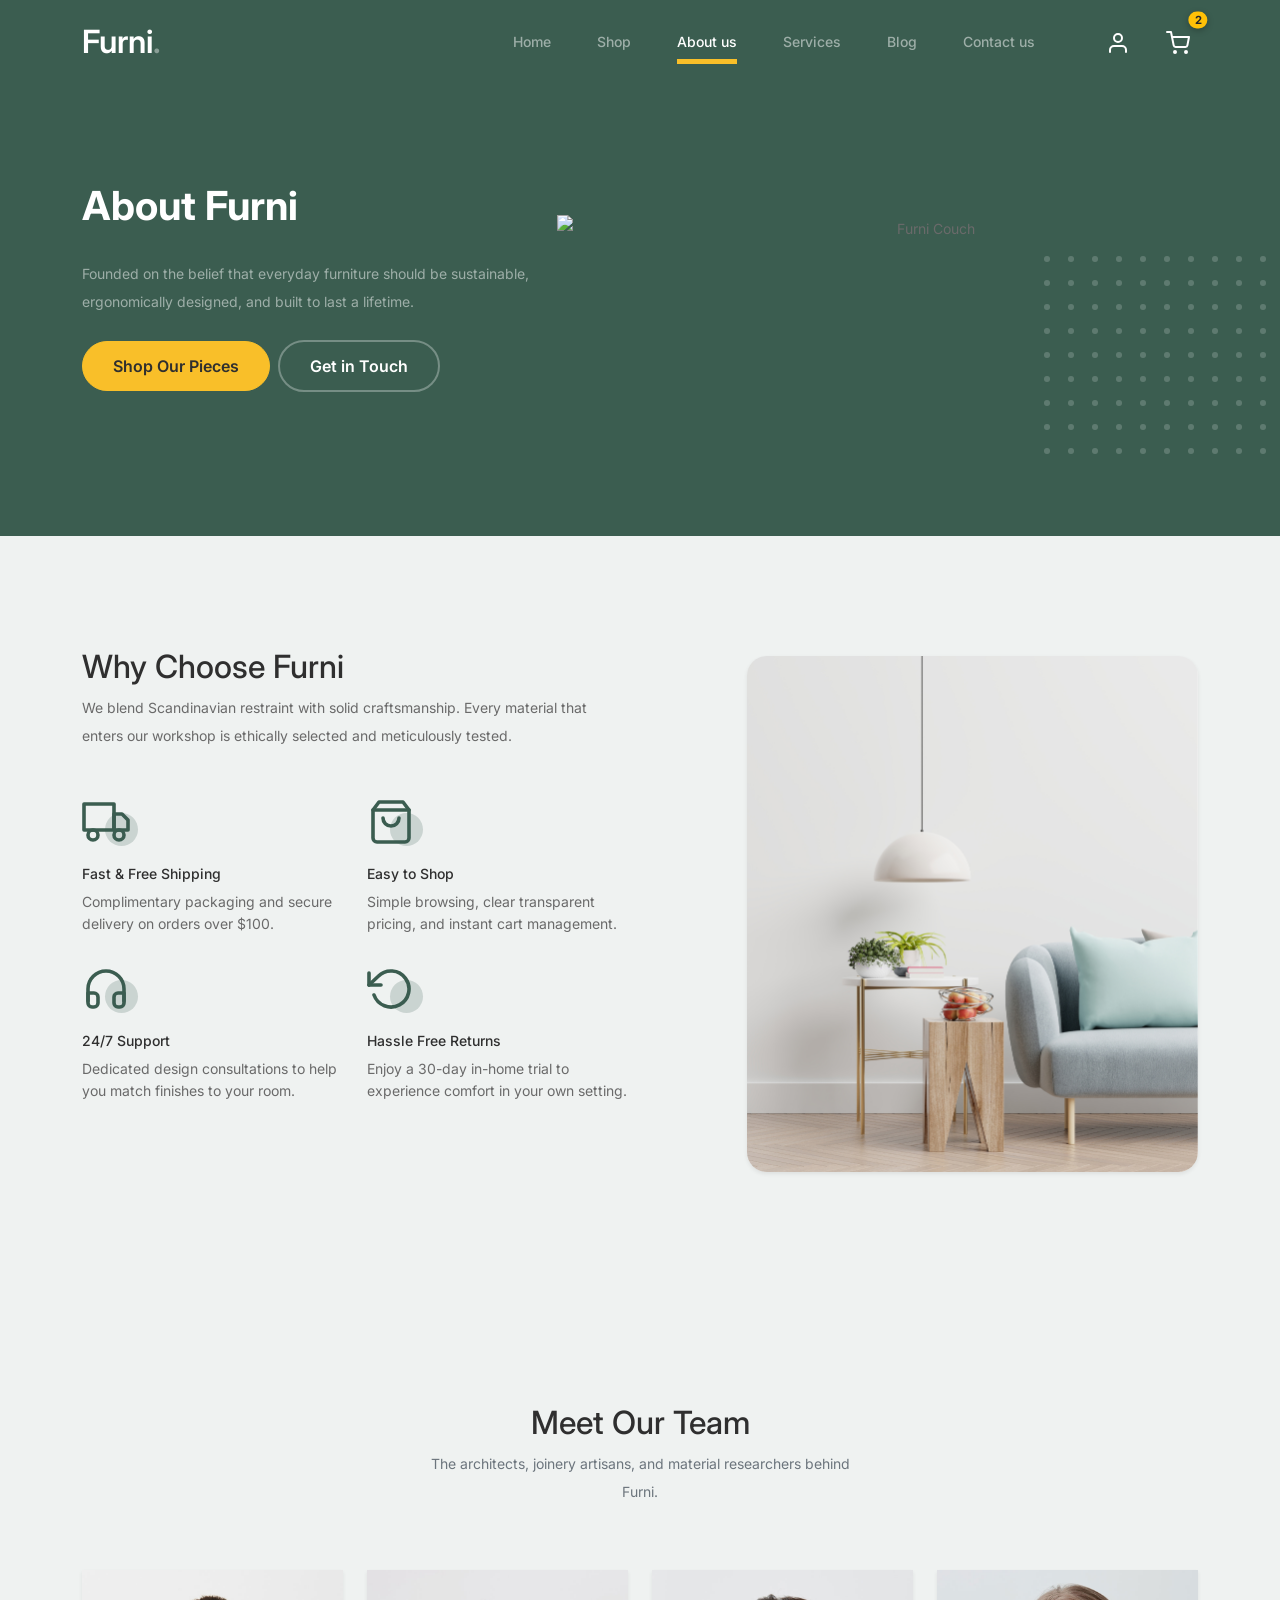
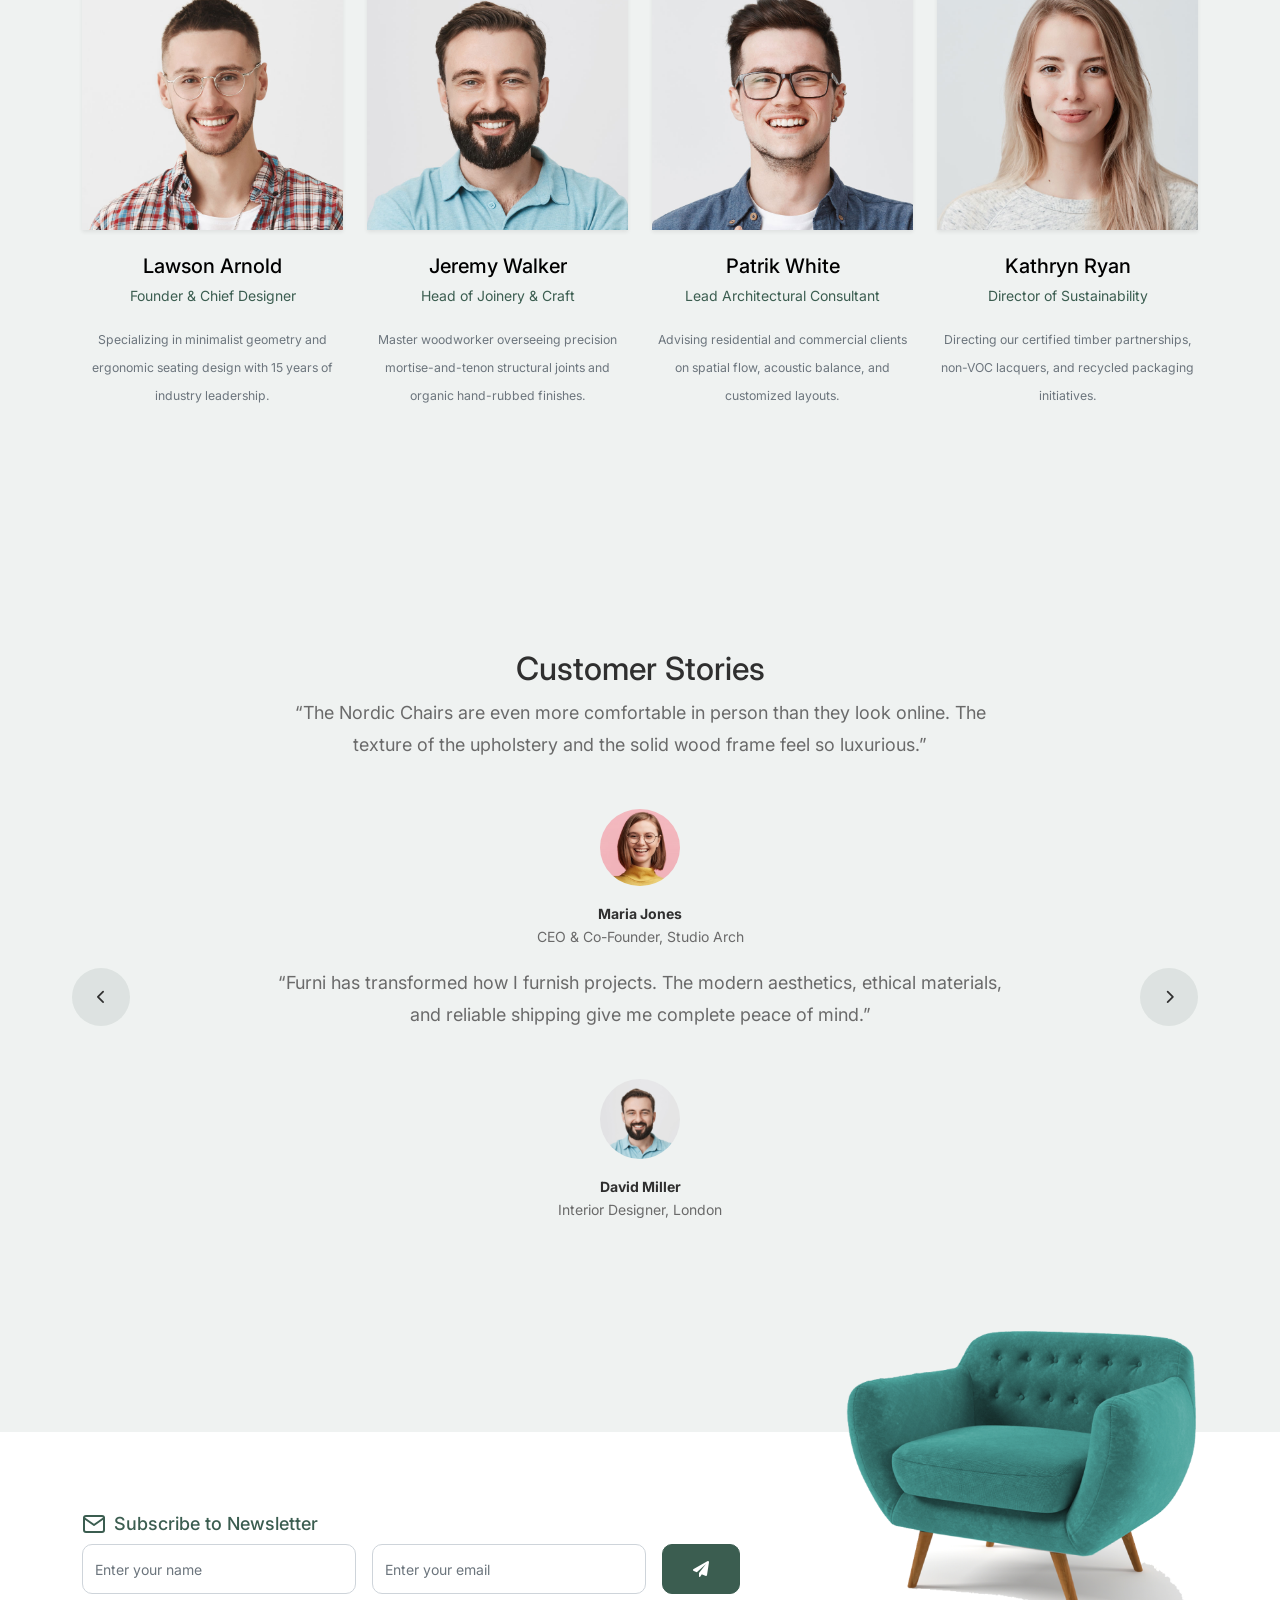
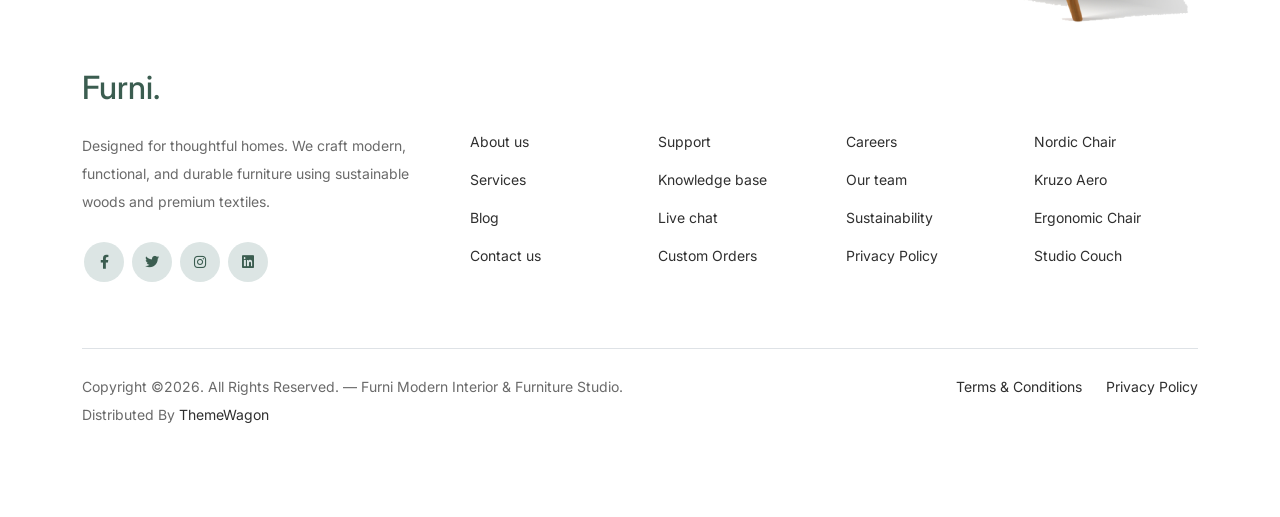
==== about.html @ 5202cf14 "Add furniture store website and admin panel" ====
<!-- /*
* Bootstrap 5
* Template Name: Furni
* Template Author: Untree.co
* Template URI: https://untree.co/
* License: https://creativecommons.org/licenses/by/3.0/
*/ -->
<!doctype html>
<html lang="en">
<head>
  <meta charset="utf-8">
  <meta name="viewport" content="width=device-width, initial-scale=1, shrink-to-fit=no">
  <meta name="author" content="Untree.co">
  <link rel="shortcut icon" href="favicon.png">

  <meta name="description" content="About Furni - Sustainable Craftsmanship and Modern Design" />
  <meta name="keywords" content="about furni, modern furniture designers, sustainable woodwork" />

  <!-- Bootstrap CSS -->
  <link href="css/bootstrap.min.css" rel="stylesheet">
  <link href="https://cdnjs.cloudflare.com/ajax/libs/font-awesome/6.0.0-beta3/css/all.min.css" rel="stylesheet">
  <link href="css/tiny-slider.css" rel="stylesheet">
  <link href="css/style.css" rel="stylesheet">
  <title>About Us - Furni</title>
</head>

<body>

  <!-- Start Header/Navigation -->
  <nav class="custom-navbar navbar navbar-expand-md navbar-dark bg-dark" aria-label="Furni navigation bar">
    <div class="container">
      <a class="navbar-brand" href="index.html">Furni<span>.</span></a>

      <button class="navbar-toggler" type="button" data-bs-toggle="collapse" data-bs-target="#navbarsFurni" aria-controls="navbarsFurni" aria-expanded="false" aria-label="Toggle navigation">
        <span class="navbar-toggler-icon"></span>
      </button>

      <div class="collapse navbar-collapse" id="navbarsFurni">
        <ul class="custom-navbar-nav navbar-nav ms-auto mb-2 mb-md-0">
          <li class="nav-item">
            <a class="nav-link" href="index.html">Home</a>
          </li>
          <li><a class="nav-link" href="shop.html">Shop</a></li>
          <li class="active"><a class="nav-link" href="about.html">About us</a></li>
          <li><a class="nav-link" href="services.html">Services</a></li>
          <li><a class="nav-link" href="blog.html">Blog</a></li>
          <li><a class="nav-link" href="contact.html">Contact us</a></li>
        </ul>

        <ul class="custom-navbar-cta navbar-nav mb-2 mb-md-0 ms-5">
          <li><a class="nav-link" href="javascript:void(0)" title="My Account"><img src="images/user.svg" alt="User Account"></a></li>
          <li>
            <a class="nav-link position-relative" href="cart.html" title="Shopping Cart">
              <img src="images/cart.svg" alt="Cart">
              <span class="cart-badge badge rounded-pill bg-warning text-dark position-absolute top-0 start-100 translate-middle">0</span>
            </a>
          </li>
        </ul>
      </div>
    </div>
  </nav>
  <!-- End Header/Navigation -->

  <!-- Start Hero Section -->
  <div class="hero">
    <div class="container">
      <div class="row justify-content-between align-items-center">
        <div class="col-lg-5">
          <div class="intro-excerpt">
            <h1>About Furni</h1>
            <p class="mb-4">Founded on the belief that everyday furniture should be sustainable, ergonomically designed, and built to last a lifetime.</p>
            <p><a href="shop.html" class="btn btn-secondary me-2">Shop Our Pieces</a><a href="contact.html" class="btn btn-white-outline">Get in Touch</a></p>
          </div>
        </div>
        <div class="col-lg-7">
          <div class="hero-img-wrap text-center">
            <img src="images/couch.png" class="img-fluid" alt="Furni Couch" style="max-height: 380px;">
          </div>
        </div>
      </div>
    </div>
  </div>
  <!-- End Hero Section -->

  <!-- Start Why Choose Us Section -->
  <div class="why-choose-section">
    <div class="container">
      <div class="row justify-content-between align-items-center">
        <div class="col-lg-6">
          <h2 class="section-title">Why Choose Furni</h2>
          <p>We blend Scandinavian restraint with solid craftsmanship. Every material that enters our workshop is ethically selected and meticulously tested.</p>

          <div class="row my-5">
            <div class="col-6 col-md-6">
              <div class="feature">
                <div class="icon">
                  <img src="images/truck.svg" alt="Shipping" class="img-fluid">
                </div>
                <h3>Fast &amp; Free Shipping</h3>
                <p>Complimentary packaging and secure delivery on orders over $100.</p>
              </div>
            </div>

            <div class="col-6 col-md-6">
              <div class="feature">
                <div class="icon">
                  <img src="images/bag.svg" alt="Easy to Shop" class="img-fluid">
                </div>
                <h3>Easy to Shop</h3>
                <p>Simple browsing, clear transparent pricing, and instant cart management.</p>
              </div>
            </div>

            <div class="col-6 col-md-6">
              <div class="feature">
                <div class="icon">
                  <img src="images/support.svg" alt="Support" class="img-fluid">
                </div>
                <h3>24/7 Support</h3>
                <p>Dedicated design consultations to help you match finishes to your room.</p>
              </div>
            </div>

            <div class="col-6 col-md-6">
              <div class="feature">
                <div class="icon">
                  <img src="images/return.svg" alt="Returns" class="img-fluid">
                </div>
                <h3>Hassle Free Returns</h3>
                <p>Enjoy a 30-day in-home trial to experience comfort in your own setting.</p>
              </div>
            </div>

          </div>
        </div>

        <div class="col-lg-5">
          <div class="img-wrap">
            <img src="images/why-choose-us-img.jpg" alt="Why Choose Us" class="img-fluid rounded-4 shadow-sm">
          </div>
        </div>

      </div>
    </div>
  </div>
  <!-- End Why Choose Us Section -->

  <!-- Start Team Section -->
  <div class="untree_co-section">
    <div class="container">

      <div class="row mb-5">
        <div class="col-lg-5 mx-auto text-center">
          <h2 class="section-title">Meet Our Team</h2>
          <p class="text-muted">The architects, joinery artisans, and material researchers behind Furni.</p>
        </div>
      </div>

      <div class="row">

        <!-- Column 1 -->
        <div class="col-12 col-md-6 col-lg-3 mb-5 mb-md-0">
          <div class="team-member text-center">
            <img src="images/person_1.jpg" class="img-fluid rounded-4 mb-4 shadow-sm" alt="Lawson Arnold" style="width: 100%; height: 260px; object-fit: cover;">
            <h3 class="h5 mb-1"><a href="javascript:void(0)" class="text-black text-decoration-none">Lawson Arnold</a></h3>
            <span class="d-block position text-primary fw-semibold mb-3">Founder &amp; Chief Designer</span>
            <p class="text-muted small">Specializing in minimalist geometry and ergonomic seating design with 15 years of industry leadership.</p>
          </div>
        </div> 

        <!-- Column 2 -->
        <div class="col-12 col-md-6 col-lg-3 mb-5 mb-md-0">
          <div class="team-member text-center">
            <img src="images/person_2.jpg" class="img-fluid rounded-4 mb-4 shadow-sm" alt="Jeremy Walker" style="width: 100%; height: 260px; object-fit: cover;">
            <h3 class="h5 mb-1"><a href="javascript:void(0)" class="text-black text-decoration-none">Jeremy Walker</a></h3>
            <span class="d-block position text-primary fw-semibold mb-3">Head of Joinery &amp; Craft</span>
            <p class="text-muted small">Master woodworker overseeing precision mortise-and-tenon structural joints and organic hand-rubbed finishes.</p>
          </div>
        </div> 

        <!-- Column 3 -->
        <div class="col-12 col-md-6 col-lg-3 mb-5 mb-md-0">
          <div class="team-member text-center">
            <img src="images/person_3.jpg" class="img-fluid rounded-4 mb-4 shadow-sm" alt="Patrik White" style="width: 100%; height: 260px; object-fit: cover;">
            <h3 class="h5 mb-1"><a href="javascript:void(0)" class="text-black text-decoration-none">Patrik White</a></h3>
            <span class="d-block position text-primary fw-semibold mb-3">Lead Architectural Consultant</span>
            <p class="text-muted small">Advising residential and commercial clients on spatial flow, acoustic balance, and customized layouts.</p>
          </div>
        </div> 

        <!-- Column 4 -->
        <div class="col-12 col-md-6 col-lg-3 mb-5 mb-md-0">
          <div class="team-member text-center">
            <img src="images/person_4.jpg" class="img-fluid rounded-4 mb-4 shadow-sm" alt="Kathryn Ryan" style="width: 100%; height: 260px; object-fit: cover;">
            <h3 class="h5 mb-1"><a href="javascript:void(0)" class="text-black text-decoration-none">Kathryn Ryan</a></h3>
            <span class="d-block position text-primary fw-semibold mb-3">Director of Sustainability</span>
            <p class="text-muted small">Directing our certified timber partnerships, non-VOC lacquers, and recycled packaging initiatives.</p>
          </div>
        </div> 

      </div>
    </div>
  </div>
  <!-- End Team Section -->

  <!-- Start Testimonial Slider -->
  <div class="testimonial-section before-footer-section">
    <div class="container">
      <div class="row">
        <div class="col-lg-7 mx-auto text-center">
          <h2 class="section-title">Customer Stories</h2>
        </div>
      </div>

      <div class="row justify-content-center">
        <div class="col-lg-12">
          <div class="testimonial-slider-wrap text-center">

            <div id="testimonial-nav">
              <span class="prev" data-controls="prev"><span class="fa fa-chevron-left"></span></span>
              <span class="next" data-controls="next"><span class="fa fa-chevron-right"></span></span>
            </div>

            <div class="testimonial-slider">
              
              <div class="item">
                <div class="row justify-content-center">
                  <div class="col-lg-8 mx-auto">
                    <div class="testimonial-block text-center">
                      <blockquote class="mb-5">
                        <p>&ldquo;The Nordic Chairs are even more comfortable in person than they look online. The texture of the upholstery and the solid wood frame feel so luxurious.&rdquo;</p>
                      </blockquote>

                      <div class="author-info">
                        <div class="author-pic">
                          <img src="images/person-1.png" alt="Maria Jones" class="img-fluid">
                        </div>
                        <h3 class="font-weight-bold">Maria Jones</h3>
                        <span class="position d-block mb-3">CEO &amp; Co-Founder, Studio Arch</span>
                      </div>
                    </div>
                  </div>
                </div>
              </div> 

              <div class="item">
                <div class="row justify-content-center">
                  <div class="col-lg-8 mx-auto">
                    <div class="testimonial-block text-center">
                      <blockquote class="mb-5">
                        <p>&ldquo;Furni has transformed how I furnish projects. The modern aesthetics, ethical materials, and reliable shipping give me complete peace of mind.&rdquo;</p>
                      </blockquote>

                      <div class="author-info">
                        <div class="author-pic">
                          <img src="images/person_2.jpg" alt="David Miller" class="img-fluid rounded-circle" style="width: 80px; height: 80px; object-fit: cover; margin: 0 auto;">
                        </div>
                        <h3 class="font-weight-bold">David Miller</h3>
                        <span class="position d-block mb-3">Interior Designer, London</span>
                      </div>
                    </div>
                  </div>
                </div>
              </div> 

            </div>

          </div>
        </div>
      </div>
    </div>
  </div>
  <!-- End Testimonial Slider -->

  <!-- Start Footer Section -->
  <footer class="footer-section">
    <div class="container relative">

      <div class="sofa-img">
        <img src="images/sofa.png" alt="Furni Sofa" class="img-fluid">
      </div>

      <div class="row">
        <div class="col-lg-8">
          <div class="subscription-form">
            <h3 class="d-flex align-items-center">
              <span class="me-2"><img src="images/envelope-outline.svg" alt="Envelope" class="img-fluid"></span>
              <span>Subscribe to Newsletter</span>
            </h3>

            <form action="#" class="row g-3">
              <div class="col-auto">
                <input type="text" class="form-control" placeholder="Enter your name">
              </div>
              <div class="col-auto">
                <input type="email" class="form-control" placeholder="Enter your email" required>
              </div>
              <div class="col-auto">
                <button type="submit" class="btn btn-primary" title="Subscribe">
                  <span class="fa fa-paper-plane"></span>
                </button>
              </div>
            </form>

          </div>
        </div>
      </div>

      <div class="row g-5 mb-5">
        <div class="col-lg-4">
          <div class="mb-4 footer-logo-wrap"><a href="index.html" class="footer-logo">Furni<span>.</span></a></div>
          <p class="mb-4">Designed for thoughtful homes. We craft modern, functional, and durable furniture using sustainable woods and premium textiles.</p>

          <ul class="list-unstyled custom-social">
            <li><a href="#" aria-label="Facebook"><span class="fa fa-brands fa-facebook-f"></span></a></li>
            <li><a href="#" aria-label="Twitter"><span class="fa fa-brands fa-twitter"></span></a></li>
            <li><a href="#" aria-label="Instagram"><span class="fa fa-brands fa-instagram"></span></a></li>
            <li><a href="#" aria-label="LinkedIn"><span class="fa fa-brands fa-linkedin"></span></a></li>
          </ul>
        </div>

        <div class="col-lg-8">
          <div class="row links-wrap">
            <div class="col-6 col-sm-6 col-md-3">
              <ul class="list-unstyled">
                <li><a href="about.html">About us</a></li>
                <li><a href="services.html">Services</a></li>
                <li><a href="blog.html">Blog</a></li>
                <li><a href="contact.html">Contact us</a></li>
              </ul>
            </div>

            <div class="col-6 col-sm-6 col-md-3">
              <ul class="list-unstyled">
                <li><a href="contact.html">Support</a></li>
                <li><a href="about.html">Knowledge base</a></li>
                <li><a href="contact.html">Live chat</a></li>
                <li><a href="shop.html">Custom Orders</a></li>
              </ul>
            </div>

            <div class="col-6 col-sm-6 col-md-3">
              <ul class="list-unstyled">
                <li><a href="about.html">Careers</a></li>
                <li><a href="about.html">Our team</a></li>
                <li><a href="about.html">Sustainability</a></li>
                <li><a href="contact.html">Privacy Policy</a></li>
              </ul>
            </div>

            <div class="col-6 col-sm-6 col-md-3">
              <ul class="list-unstyled">
                <li><a href="shop.html">Nordic Chair</a></li>
                <li><a href="shop.html">Kruzo Aero</a></li>
                <li><a href="shop.html">Ergonomic Chair</a></li>
                <li><a href="shop.html">Studio Couch</a></li>
              </ul>
            </div>
          </div>
        </div>

      </div>

      <div class="border-top copyright">
        <div class="row pt-4">
          <div class="col-lg-6">
            <p class="mb-2 text-center text-lg-start">Copyright &copy;<script>document.write(new Date().getFullYear());</script>. All Rights Reserved. &mdash; Furni Modern Interior &amp; Furniture Studio. Distributed By <a href="https://themewagon.com" target="_blank" rel="noopener">ThemeWagon</a>
            </p>
          </div>

          <div class="col-lg-6 text-center text-lg-end">
            <ul class="list-unstyled d-inline-flex ms-auto">
              <li class="me-4"><a href="contact.html">Terms &amp; Conditions</a></li>
              <li><a href="contact.html">Privacy Policy</a></li>
            </ul>
          </div>

        </div>
      </div>

    </div>
  </footer>
  <!-- End Footer Section -->	

  <script src="js/bootstrap.bundle.min.js"></script>
  <script src="js/tiny-slider.js"></script>
  <script src="js/custom.js"></script>
  <script src="js/furni-shop.js"></script>
</body>
</html>
---- css/tiny-slider.css ----
.tns-outer{padding:0 !important}.tns-outer [hidden]{display:none !important}.tns-outer [aria-controls],.tns-outer [data-action]{cursor:pointer}.tns-slider{-webkit-transition:all 0s;-moz-transition:all 0s;transition:all 0s}.tns-slider>.tns-item{-webkit-box-sizing:border-box;-moz-box-sizing:border-box;box-sizing:border-box}.tns-horizontal.tns-subpixel{white-space:nowrap}.tns-horizontal.tns-subpixel>.tns-item{display:inline-block;vertical-align:top;white-space:normal}.tns-horizontal.tns-no-subpixel:after{content:'';display:table;clear:both}.tns-horizontal.tns-no-subpixel>.tns-item{float:left}.tns-horizontal.tns-carousel.tns-no-subpixel>.tns-item{margin-right:-100%}.tns-no-calc{position:relative;left:0}.tns-gallery{position:relative;left:0;min-height:1px}.tns-gallery>.tns-item{position:absolute;left:-100%;-webkit-transition:transform 0s, opacity 0s;-moz-transition:transform 0s, opacity 0s;transition:transform 0s, opacity 0s}.tns-gallery>.tns-slide-active{position:relative;left:auto !important}.tns-gallery>.tns-moving{-webkit-transition:all 0.25s;-moz-transition:all 0.25s;transition:all 0.25s}.tns-autowidth{display:inline-block}.tns-lazy-img{-webkit-transition:opacity 0.6s;-moz-transition:opacity 0.6s;transition:opacity 0.6s;opacity:0.6}.tns-lazy-img.tns-complete{opacity:1}.tns-ah{-webkit-transition:height 0s;-moz-transition:height 0s;transition:height 0s}.tns-ovh{overflow:hidden}.tns-visually-hidden{position:absolute;left:-10000em}.tns-transparent{opacity:0;visibility:hidden}.tns-fadeIn{opacity:1;filter:alpha(opacity=100);z-index:0}.tns-normal,.tns-fadeOut{opacity:0;filter:alpha(opacity=0);z-index:-1}.tns-vpfix{white-space:nowrap}.tns-vpfix>div,.tns-vpfix>li{display:inline-block}.tns-t-subp2{margin:0 auto;width:310px;position:relative;height:10px;overflow:hidden}.tns-t-ct{width:2333.3333333%;width:-webkit-calc(100% * 70 / 3);width:-moz-calc(100% * 70 / 3);width:calc(100% * 70 / 3);position:absolute;right:0}.tns-t-ct:after{content:'';display:table;clear:both}.tns-t-ct>div{width:1.4285714%;width:-webkit-calc(100% / 70);width:-moz-calc(100% / 70);width:calc(100% / 70);height:10px;float:left}

/*# sourceMappingURL=sourcemaps/tiny-slider.css.map */
---- css/style.css ----
/*
* Template Name: UntreeStore
* Template Author: Untree.co
* Author URI: https://untree.co/
* License: https://creativecommons.org/licenses/by/3.0/
*/
@import url("https://fonts.googleapis.com/css2?family=Inter:wght@400;500;600;700;800&display=swap");
body {
  overflow-x: hidden;
  position: relative; }

body {
  font-family: "Inter", sans-serif;
  font-weight: 400;
  line-height: 28px;
  color: #6a6a6a;
  font-size: 14px;
  background-color: #eff2f1; }

a {
  text-decoration: none;
  -webkit-transition: .3s all ease;
  -o-transition: .3s all ease;
  transition: .3s all ease;
  color: #2f2f2f;
  text-decoration: underline; }
  a:hover {
    color: #2f2f2f;
    text-decoration: none; }
  a.more {
    font-weight: 600; }

.custom-navbar {
  background: #3b5d50 !important;
  padding-top: 20px;
  padding-bottom: 20px; }
  .custom-navbar .navbar-brand {
    font-size: 32px;
    font-weight: 600; }
    .custom-navbar .navbar-brand > span {
      opacity: .4; }
  .custom-navbar .navbar-toggler {
    border-color: transparent; }
    .custom-navbar .navbar-toggler:active, .custom-navbar .navbar-toggler:focus {
      -webkit-box-shadow: none;
      box-shadow: none;
      outline: none; }
  @media (min-width: 992px) {
    .custom-navbar .custom-navbar-nav li {
      margin-left: 15px;
      margin-right: 15px; } }
  .custom-navbar .custom-navbar-nav li a {
    font-weight: 500;
    color: #ffffff !important;
    opacity: .5;
    -webkit-transition: .3s all ease;
    -o-transition: .3s all ease;
    transition: .3s all ease;
    position: relative; }
    @media (min-width: 768px) {
      .custom-navbar .custom-navbar-nav li a:before {
        content: "";
        position: absolute;
        bottom: 0;
        left: 8px;
        right: 8px;
        background: #f9bf29;
        height: 5px;
        opacity: 1;
        visibility: visible;
        width: 0;
        -webkit-transition: .15s all ease-out;
        -o-transition: .15s all ease-out;
        transition: .15s all ease-out; } }
    .custom-navbar .custom-navbar-nav li a:hover {
      opacity: 1; }
      .custom-navbar .custom-navbar-nav li a:hover:before {
        width: calc(100% - 16px); }
  .custom-navbar .custom-navbar-nav li.active a {
    opacity: 1; }
    .custom-navbar .custom-navbar-nav li.active a:before {
      width: calc(100% - 16px); }
  .custom-navbar .custom-navbar-cta {
    margin-left: 0 !important;
    -webkit-box-orient: horizontal;
    -webkit-box-direction: normal;
    -ms-flex-direction: row;
    flex-direction: row; }
    @media (min-width: 768px) {
      .custom-navbar .custom-navbar-cta {
        margin-left: 40px !important; } }
    .custom-navbar .custom-navbar-cta li {
      margin-left: 0px;
      margin-right: 0px; }
      .custom-navbar .custom-navbar-cta li:first-child {
        margin-right: 20px; }

.hero {
  background: #3b5d50;
  padding: calc(4rem - 30px) 0 0rem 0; }
  @media (min-width: 768px) {
    .hero {
      padding: calc(4rem - 30px) 0 4rem 0; } }
  @media (min-width: 992px) {
    .hero {
      padding: calc(8rem - 30px) 0 8rem 0; } }
  .hero .intro-excerpt {
    position: relative;
    z-index: 4; }
    @media (min-width: 992px) {
      .hero .intro-excerpt {
        max-width: 450px; } }
  .hero h1 {
    font-weight: 700;
    color: #ffffff;
    margin-bottom: 30px; }
    @media (min-width: 1400px) {
      .hero h1 {
        font-size: 54px; } }
  .hero p {
    color: rgba(255, 255, 255, 0.5);
    margin-botom: 30px; }
  .hero .hero-img-wrap {
    position: relative; }
    .hero .hero-img-wrap img {
      position: relative;
      top: 0px;
      right: 0px;
      z-index: 2;
      max-width: 780px;
      left: -20px; }
      @media (min-width: 768px) {
        .hero .hero-img-wrap img {
          right: 0px;
          left: -100px; } }
      @media (min-width: 992px) {
        .hero .hero-img-wrap img {
          left: 0px;
          top: -80px;
          position: absolute;
          right: -50px; } }
      @media (min-width: 1200px) {
        .hero .hero-img-wrap img {
          left: 0px;
          top: -80px;
          right: -100px; } }
    .hero .hero-img-wrap:after {
      content: "";
      position: absolute;
      width: 255px;
      height: 217px;
      background-image: url("../images/dots-light.svg");
      background-size: contain;
      background-repeat: no-repeat;
      right: -100px;
      top: -0px; }
      @media (min-width: 1200px) {
        .hero .hero-img-wrap:after {
          top: -40px; } }

.btn {
  font-weight: 600;
  padding: 12px 30px;
  border-radius: 30px;
  color: #ffffff;
  background: #2f2f2f;
  border-color: #2f2f2f; }
  .btn:hover {
    color: #ffffff;
    background: #222222;
    border-color: #222222; }
  .btn:active, .btn:focus {
    outline: none !important;
    -webkit-box-shadow: none;
    box-shadow: none; }
  .btn.btn-primary {
    background: #3b5d50;
    border-color: #3b5d50; }
    .btn.btn-primary:hover {
      background: #314d43;
      border-color: #314d43; }
  .btn.btn-secondary {
    color: #2f2f2f;
    background: #f9bf29;
    border-color: #f9bf29; }
    .btn.btn-secondary:hover {
      background: #f8b810;
      border-color: #f8b810; }
  .btn.btn-white-outline {
    background: transparent;
    border-width: 2px;
    border-color: rgba(255, 255, 255, 0.3); }
    .btn.btn-white-outline:hover {
      border-color: white;
      color: #ffffff; }

.section-title {
  color: #2f2f2f; }

.product-section {
  padding: 7rem 0; }
  .product-section .product-item {
    text-align: center;
    text-decoration: none;
    display: block;
    position: relative;
    padding-bottom: 50px;
    cursor: pointer; }
    .product-section .product-item .product-thumbnail {
      margin-bottom: 30px;
      position: relative;
      top: 0;
      -webkit-transition: .3s all ease;
      -o-transition: .3s all ease;
      transition: .3s all ease; }
    .product-section .product-item h3 {
      font-weight: 600;
      font-size: 16px; }
    .product-section .product-item strong {
      font-weight: 800 !important;
      font-size: 18px !important; }
    .product-section .product-item h3, .product-section .product-item strong {
      color: #2f2f2f;
      text-decoration: none; }
    .product-section .product-item .icon-cross {
      position: absolute;
      width: 35px;
      height: 35px;
      display: inline-block;
      background: #2f2f2f;
      bottom: 15px;
      left: 50%;
      -webkit-transform: translateX(-50%);
      -ms-transform: translateX(-50%);
      transform: translateX(-50%);
      margin-bottom: -17.5px;
      border-radius: 50%;
      opacity: 0;
      visibility: hidden;
      -webkit-transition: .3s all ease;
      -o-transition: .3s all ease;
      transition: .3s all ease; }
      .product-section .product-item .icon-cross img {
        position: absolute;
        left: 50%;
        top: 50%;
        -webkit-transform: translate(-50%, -50%);
        -ms-transform: translate(-50%, -50%);
        transform: translate(-50%, -50%); }
    .product-section .product-item:before {
      bottom: 0;
      left: 0;
      right: 0;
      position: absolute;
      content: "";
      background: #dce5e4;
      height: 0%;
      z-index: -1;
      border-radius: 10px;
      -webkit-transition: .3s all ease;
      -o-transition: .3s all ease;
      transition: .3s all ease; }
    .product-section .product-item:hover .product-thumbnail {
      top: -25px; }
    .product-section .product-item:hover .icon-cross {
      bottom: 0;
      opacity: 1;
      visibility: visible; }
    .product-section .product-item:hover:before {
      height: 70%; }

.why-choose-section {
  padding: 7rem 0; }
  .why-choose-section .img-wrap {
    position: relative; }
    .why-choose-section .img-wrap:before {
      position: absolute;
      content: "";
      width: 255px;
      height: 217px;
      background-image: url("../images/dots-yellow.svg");
      background-repeat: no-repeat;
      background-size: contain;
      -webkit-transform: translate(-40%, -40%);
      -ms-transform: translate(-40%, -40%);
      transform: translate(-40%, -40%);
      z-index: -1; }
    .why-choose-section .img-wrap img {
      border-radius: 20px; }

.feature {
  margin-bottom: 30px; }
  .feature .icon {
    display: inline-block;
    position: relative;
    margin-bottom: 20px; }
    .feature .icon:before {
      content: "";
      width: 33px;
      height: 33px;
      position: absolute;
      background: rgba(59, 93, 80, 0.2);
      border-radius: 50%;
      right: -8px;
      bottom: 0; }
  .feature h3 {
    font-size: 14px;
    color: #2f2f2f; }
  .feature p {
    font-size: 14px;
    line-height: 22px;
    color: #6a6a6a; }

.we-help-section {
  padding: 7rem 0; }
  .we-help-section .imgs-grid {
    display: -ms-grid;
    display: grid;
    -ms-grid-columns: (1fr)[27];
    grid-template-columns: repeat(27, 1fr);
    position: relative; }
    .we-help-section .imgs-grid:before {
      position: absolute;
      content: "";
      width: 255px;
      height: 217px;
      background-image: url("../images/dots-green.svg");
      background-size: contain;
      background-repeat: no-repeat;
      -webkit-transform: translate(-40%, -40%);
      -ms-transform: translate(-40%, -40%);
      transform: translate(-40%, -40%);
      z-index: -1; }
    .we-help-section .imgs-grid .grid {
      position: relative; }
      .we-help-section .imgs-grid .grid img {
        border-radius: 20px;
        max-width: 100%; }
      .we-help-section .imgs-grid .grid.grid-1 {
        -ms-grid-column: 1;
        -ms-grid-column-span: 18;
        grid-column: 1 / span 18;
        -ms-grid-row: 1;
        -ms-grid-row-span: 27;
        grid-row: 1 / span 27; }
      .we-help-section .imgs-grid .grid.grid-2 {
        -ms-grid-column: 19;
        -ms-grid-column-span: 27;
        grid-column: 19 / span 27;
        -ms-grid-row: 1;
        -ms-grid-row-span: 5;
        grid-row: 1 / span 5;
        padding-left: 20px; }
      .we-help-section .imgs-grid .grid.grid-3 {
        -ms-grid-column: 14;
        -ms-grid-column-span: 16;
        grid-column: 14 / span 16;
        -ms-grid-row: 6;
        -ms-grid-row-span: 27;
        grid-row: 6 / span 27;
        padding-top: 20px; }

.custom-list {
  width: 100%; }
  .custom-list li {
    display: inline-block;
    width: calc(50% - 20px);
    margin-bottom: 12px;
    line-height: 1.5;
    position: relative;
    padding-left: 20px; }
    .custom-list li:before {
      content: "";
      width: 8px;
      height: 8px;
      border-radius: 50%;
      border: 2px solid #3b5d50;
      position: absolute;
      left: 0;
      top: 8px; }

.popular-product {
  padding: 0 0 7rem 0; }
  .popular-product .product-item-sm h3 {
    font-size: 14px;
    font-weight: 700;
    color: #2f2f2f; }
  .popular-product .product-item-sm a {
    text-decoration: none;
    color: #2f2f2f;
    -webkit-transition: .3s all ease;
    -o-transition: .3s all ease;
    transition: .3s all ease; }
    .popular-product .product-item-sm a:hover {
      color: rgba(47, 47, 47, 0.5); }
  .popular-product .product-item-sm p {
    line-height: 1.4;
    margin-bottom: 10px;
    font-size: 14px; }
  .popular-product .product-item-sm .thumbnail {
    margin-right: 10px;
    -webkit-box-flex: 0;
    -ms-flex: 0 0 120px;
    flex: 0 0 120px;
    position: relative; }
    .popular-product .product-item-sm .thumbnail:before {
      content: "";
      position: absolute;
      border-radius: 20px;
      background: #dce5e4;
      width: 98px;
      height: 98px;
      top: 50%;
      left: 50%;
      -webkit-transform: translate(-50%, -50%);
      -ms-transform: translate(-50%, -50%);
      transform: translate(-50%, -50%);
      z-index: -1; }

.testimonial-section {
  padding: 3rem 0 7rem 0; }

.testimonial-slider-wrap {
  position: relative; }
  .testimonial-slider-wrap .tns-inner {
    padding-top: 30px; }
  .testimonial-slider-wrap .item .testimonial-block blockquote {
    font-size: 16px; }
    @media (min-width: 768px) {
      .testimonial-slider-wrap .item .testimonial-block blockquote {
        line-height: 32px;
        font-size: 18px; } }
  .testimonial-slider-wrap .item .testimonial-block .author-info .author-pic {
    margin-bottom: 20px; }
    .testimonial-slider-wrap .item .testimonial-block .author-info .author-pic img {
      max-width: 80px;
      border-radius: 50%; }
  .testimonial-slider-wrap .item .testimonial-block .author-info h3 {
    font-size: 14px;
    font-weight: 700;
    color: #2f2f2f;
    margin-bottom: 0; }
  .testimonial-slider-wrap #testimonial-nav {
    position: absolute;
    top: 50%;
    z-index: 99;
    width: 100%;
    display: none; }
    @media (min-width: 768px) {
      .testimonial-slider-wrap #testimonial-nav {
        display: block; } }
    .testimonial-slider-wrap #testimonial-nav > span {
      cursor: pointer;
      position: absolute;
      width: 58px;
      height: 58px;
      line-height: 58px;
      border-radius: 50%;
      background: rgba(59, 93, 80, 0.1);
      color: #2f2f2f;
      -webkit-transition: .3s all ease;
      -o-transition: .3s all ease;
      transition: .3s all ease; }
      .testimonial-slider-wrap #testimonial-nav > span:hover {
        background: #3b5d50;
        color: #ffffff; }
    .testimonial-slider-wrap #testimonial-nav .prev {
      left: -10px; }
    .testimonial-slider-wrap #testimonial-nav .next {
      right: 0; }
  .testimonial-slider-wrap .tns-nav {
    position: absolute;
    bottom: -50px;
    left: 50%;
    -webkit-transform: translateX(-50%);
    -ms-transform: translateX(-50%);
    transform: translateX(-50%); }
    .testimonial-slider-wrap .tns-nav button {
      background: none;
      border: none;
      display: inline-block;
      position: relative;
      width: 0 !important;
      height: 7px !important;
      margin: 2px; }
      .testimonial-slider-wrap .tns-nav button:active, .testimonial-slider-wrap .tns-nav button:focus, .testimonial-slider-wrap .tns-nav button:hover {
        outline: none;
        -webkit-box-shadow: none;
        box-shadow: none;
        background: none; }
      .testimonial-slider-wrap .tns-nav button:before {
        display: block;
        width: 7px;
        height: 7px;
        left: 0;
        top: 0;
        position: absolute;
        content: "";
        border-radius: 50%;
        -webkit-transition: .3s all ease;
        -o-transition: .3s all ease;
        transition: .3s all ease;
        background-color: #d6d6d6; }
      .testimonial-slider-wrap .tns-nav button:hover:before, .testimonial-slider-wrap .tns-nav button.tns-nav-active:before {
        background-color: #3b5d50; }

.before-footer-section {
  padding: 7rem 0 12rem 0 !important; }

.blog-section {
  padding: 7rem 0 12rem 0; }
  .blog-section .post-entry a {
    text-decoration: none; }
  .blog-section .post-entry .post-thumbnail {
    display: block;
    margin-bottom: 20px; }
    .blog-section .post-entry .post-thumbnail img {
      border-radius: 20px;
      -webkit-transition: .3s all ease;
      -o-transition: .3s all ease;
      transition: .3s all ease; }
  .blog-section .post-entry .post-content-entry {
    padding-left: 15px;
    padding-right: 15px; }
    .blog-section .post-entry .post-content-entry h3 {
      font-size: 16px;
      margin-bottom: 0;
      font-weight: 600;
      margin-bottom: 7px; }
    .blog-section .post-entry .post-content-entry .meta {
      font-size: 14px; }
      .blog-section .post-entry .post-content-entry .meta a {
        font-weight: 600; }
  .blog-section .post-entry:hover .post-thumbnail img, .blog-section .post-entry:focus .post-thumbnail img {
    opacity: .7; }

.footer-section {
  padding: 80px 0;
  background: #ffffff; }
  .footer-section .relative {
    position: relative; }
  .footer-section a {
    text-decoration: none;
    color: #2f2f2f;
    -webkit-transition: .3s all ease;
    -o-transition: .3s all ease;
    transition: .3s all ease; }
    .footer-section a:hover {
      color: rgba(47, 47, 47, 0.5); }
  .footer-section .subscription-form {
    margin-bottom: 40px;
    position: relative;
    z-index: 2;
    margin-top: 100px; }
    @media (min-width: 992px) {
      .footer-section .subscription-form {
        margin-top: 0px;
        margin-bottom: 80px; } }
    .footer-section .subscription-form h3 {
      font-size: 18px;
      font-weight: 500;
      color: #3b5d50; }
    .footer-section .subscription-form .form-control {
      height: 50px;
      border-radius: 10px;
      font-family: "Inter", sans-serif; }
      .footer-section .subscription-form .form-control:active, .footer-section .subscription-form .form-control:focus {
        outline: none;
        -webkit-box-shadow: none;
        box-shadow: none;
        border-color: #3b5d50;
        -webkit-box-shadow: 0 1px 4px 0 rgba(0, 0, 0, 0.2);
        box-shadow: 0 1px 4px 0 rgba(0, 0, 0, 0.2); }
      .footer-section .subscription-form .form-control::-webkit-input-placeholder {
        font-size: 14px; }
      .footer-section .subscription-form .form-control::-moz-placeholder {
        font-size: 14px; }
      .footer-section .subscription-form .form-control:-ms-input-placeholder {
        font-size: 14px; }
      .footer-section .subscription-form .form-control:-moz-placeholder {
        font-size: 14px; }
    .footer-section .subscription-form .btn {
      border-radius: 10px !important; }
  .footer-section .sofa-img {
    position: absolute;
    top: -200px;
    z-index: 1;
    right: 0; }
    .footer-section .sofa-img img {
      max-width: 380px; }
  .footer-section .links-wrap {
    margin-top: 0px; }
    @media (min-width: 992px) {
      .footer-section .links-wrap {
        margin-top: 54px; } }
    .footer-section .links-wrap ul li {
      margin-bottom: 10px; }
  .footer-section .footer-logo-wrap .footer-logo {
    font-size: 32px;
    font-weight: 500;
    text-decoration: none;
    color: #3b5d50; }
  .footer-section .custom-social li {
    margin: 2px;
    display: inline-block; }
    .footer-section .custom-social li a {
      width: 40px;
      height: 40px;
      text-align: center;
      line-height: 40px;
      display: inline-block;
      background: #dce5e4;
      color: #3b5d50;
      border-radius: 50%; }
      .footer-section .custom-social li a:hover {
        background: #3b5d50;
        color: #ffffff; }
  .footer-section .border-top {
    border-color: #dce5e4; }
    .footer-section .border-top.copyright {
      font-size: 14px !important; }

.untree_co-section {
  padding: 7rem 0; }

.form-control {
  height: 50px;
  border-radius: 10px;
  font-family: "Inter", sans-serif; }
  .form-control:active, .form-control:focus {
    outline: none;
    -webkit-box-shadow: none;
    box-shadow: none;
    border-color: #3b5d50;
    -webkit-box-shadow: 0 1px 4px 0 rgba(0, 0, 0, 0.2);
    box-shadow: 0 1px 4px 0 rgba(0, 0, 0, 0.2); }
  .form-control::-webkit-input-placeholder {
    font-size: 14px; }
  .form-control::-moz-placeholder {
    font-size: 14px; }
  .form-control:-ms-input-placeholder {
    font-size: 14px; }
  .form-control:-moz-placeholder {
    font-size: 14px; }

.service {
  line-height: 1.5; }
  .service .service-icon {
    border-radius: 10px;
    -webkit-box-flex: 0;
    -ms-flex: 0 0 50px;
    flex: 0 0 50px;
    height: 50px;
    line-height: 50px;
    text-align: center;
    background: #3b5d50;
    margin-right: 20px;
    color: #ffffff; }

textarea {
  height: auto !important; }

.site-blocks-table {
  overflow: auto; }
  .site-blocks-table .product-thumbnail {
    width: 200px; }
  .site-blocks-table .btn {
    padding: 2px 10px; }
  .site-blocks-table thead th {
    padding: 30px;
    text-align: center;
    border-width: 0px !important;
    vertical-align: middle;
    color: rgba(0, 0, 0, 0.8);
    font-size: 18px; }
  .site-blocks-table td {
    padding: 20px;
    text-align: center;
    vertical-align: middle;
    color: rgba(0, 0, 0, 0.8); }
  .site-blocks-table tbody tr:first-child td {
    border-top: 1px solid #3b5d50 !important; }
  .site-blocks-table .btn {
    background: none !important;
    color: #000000;
    border: none;
    height: auto !important; }

.site-block-order-table th {
  border-top: none !important;
  border-bottom-width: 1px !important; }

.site-block-order-table td, .site-block-order-table th {
  color: #000000; }

.couponcode-wrap input {
  border-radius: 10px !important; }

.text-primary {
  color: #3b5d50 !important; }

.thankyou-icon {
  position: relative;
  color: #3b5d50; }
  .thankyou-icon:before {
    position: absolute;
    content: "";
    width: 50px;
    height: 50px;
    border-radius: 50%;
    background: rgba(59, 93, 80, 0.2); }

/* --- Furni Professional Modern Enhancements --- */
.cart-badge {
  font-size: 0.7rem !important;
  font-weight: 700;
  padding: 0.25em 0.55em !important;
  box-shadow: 0 2px 6px rgba(0, 0, 0, 0.25);
  transition: transform 0.2s ease;
}

@keyframes cartBounce {
  0%, 100% { transform: scale(1); }
  50% { transform: scale(1.35) rotate(-5deg); }
}

.cart-bounce {
  animation: cartBounce 0.5s ease-in-out;
}

/* Category Filter Pills */
.filter-pills {
  display: flex;
  flex-wrap: wrap;
  gap: 10px;
  justify-content: center;
  margin-bottom: 2.5rem;
}

.filter-btn {
  background: #ffffff;
  border: 1px solid #dce5e4;
  color: #2f2f2f;
  padding: 8px 22px;
  border-radius: 30px;
  font-weight: 500;
  font-size: 14px;
  cursor: pointer;
  transition: all 0.25s ease;
}

.filter-btn:hover, .filter-btn.active {
  background: #3b5d50;
  color: #ffffff;
  border-color: #3b5d50;
  box-shadow: 0 4px 12px rgba(59, 93, 80, 0.25);
}

/* Search input polish */
.furni-search-box {
  max-width: 420px;
  margin: 0 auto 2rem auto;
  position: relative;
}

.furni-search-box input {
  padding-left: 45px;
  border-radius: 30px;
  border: 1px solid #ced4da;
  height: 48px;
}

.furni-search-box .search-icon {
  position: absolute;
  left: 18px;
  top: 50%;
  transform: translateY(-50%);
  color: #6c757d;
  font-size: 15px;
}

/* Product card hover elevation */
.product-item {
  transition: transform 0.3s cubic-bezier(0.165, 0.84, 0.44, 1), box-shadow 0.3s ease;
  border-radius: 12px;
  padding-bottom: 15px;
}

.product-item:hover {
  transform: translateY(-6px);
}

.product-item .product-thumbnail {
  transition: transform 0.3s ease;
}

.product-item:hover .product-thumbnail {
  transform: scale(1.04);
}

.product-item .icon-cross {
  transition: all 0.25s ease;
}

.product-item .icon-cross:hover {
  background: #f9bf29 !important;
  transform: scale(1.1);
}

/* Toast Notification Styling */
.toast-container .toast {
  border-radius: 12px;
  backdrop-filter: blur(8px);
}
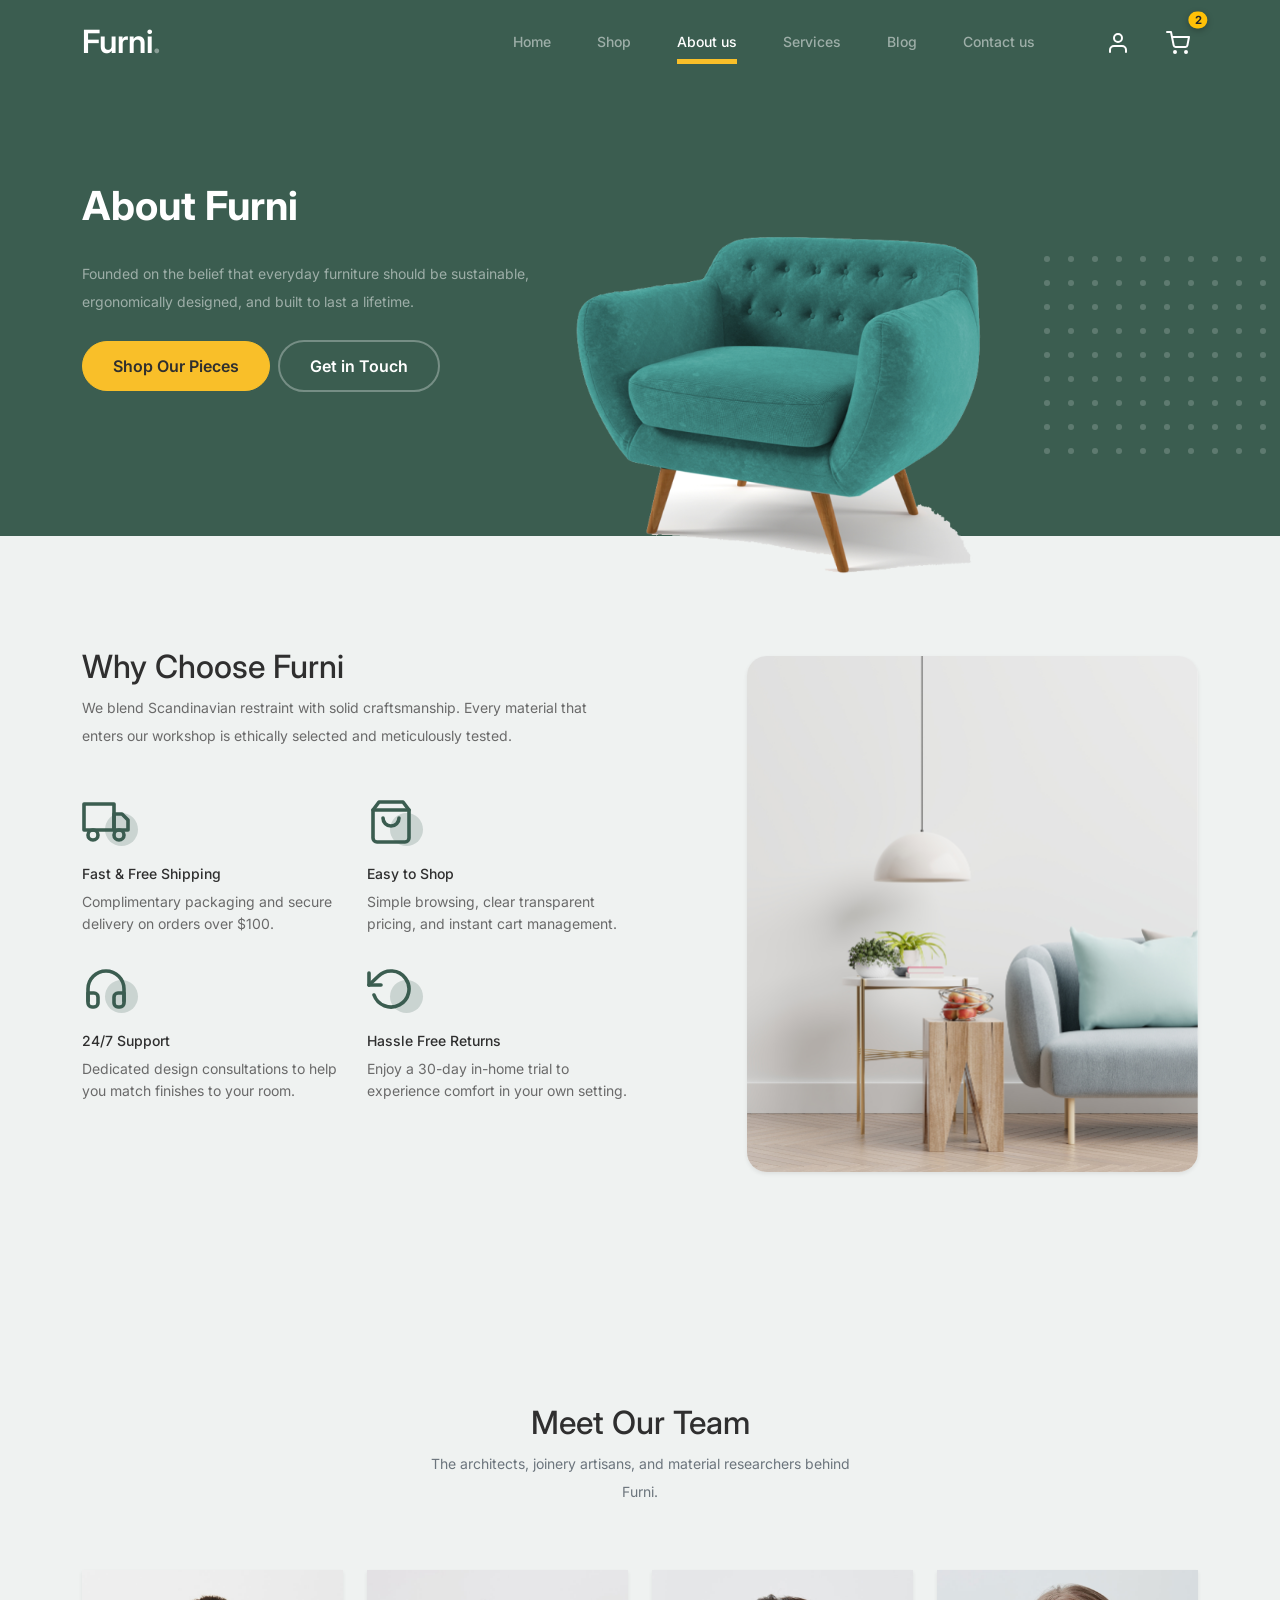
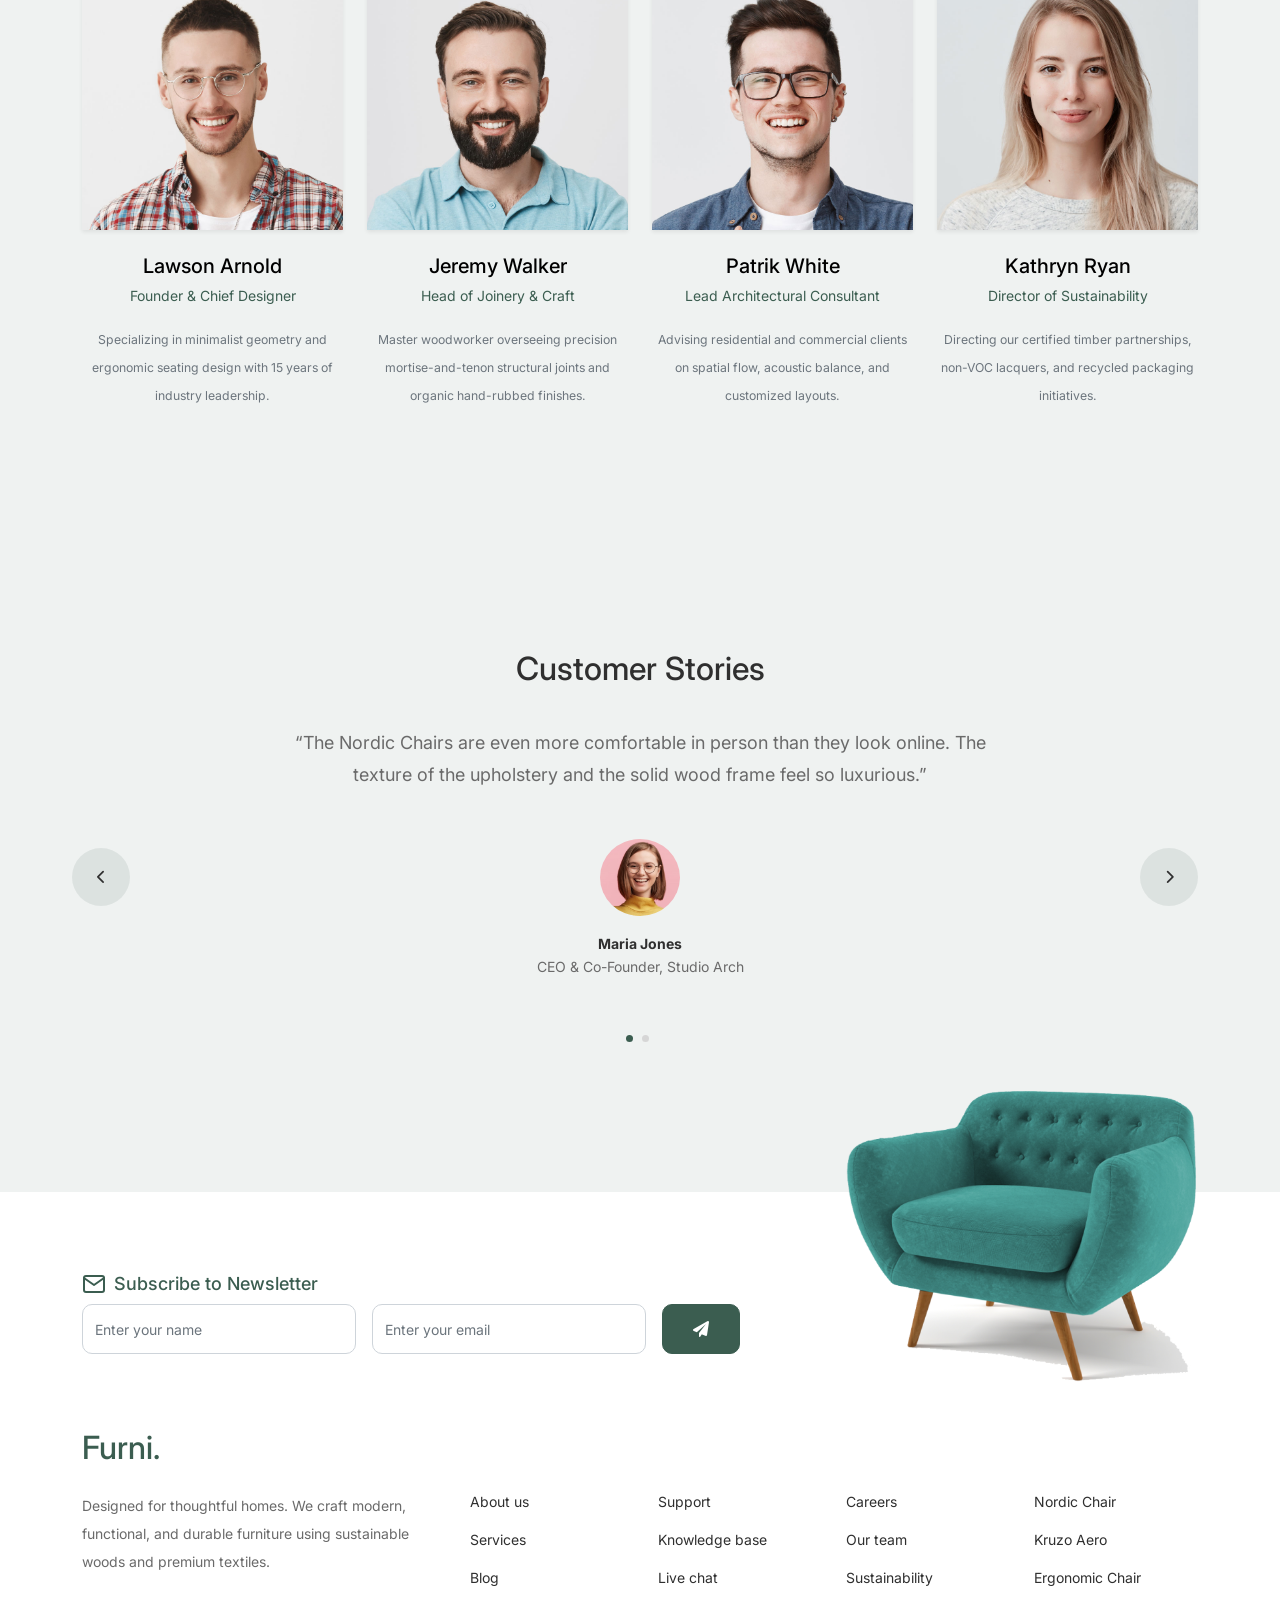
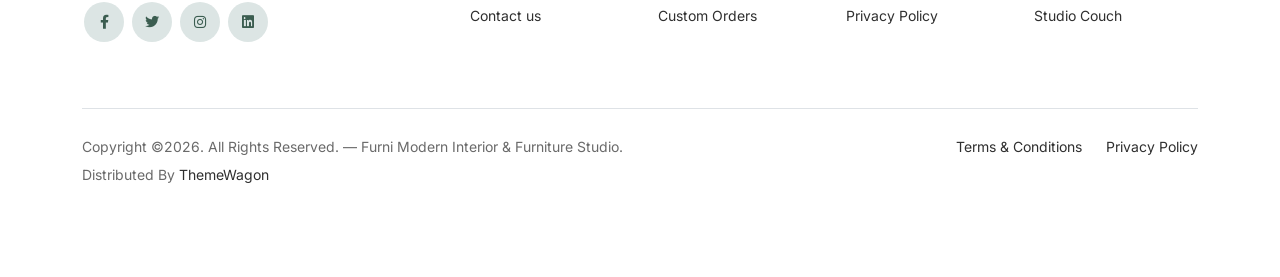
==== commit cf5f5fa5: "Update storefront pages and product assets" ====
--- a/about.html
+++ b/about.html
@@ -74,7 +74,7 @@
         </div>
         <div class="col-lg-7">
           <div class="hero-img-wrap text-center">
-            <img src="images/couch.png" class="img-fluid" alt="Furni Couch" style="max-height: 380px;">
+            <img src="images/sofa.png" class="img-fluid" alt="Furni Couch" style="max-height: 380px;">
           </div>
         </div>
       </div>
